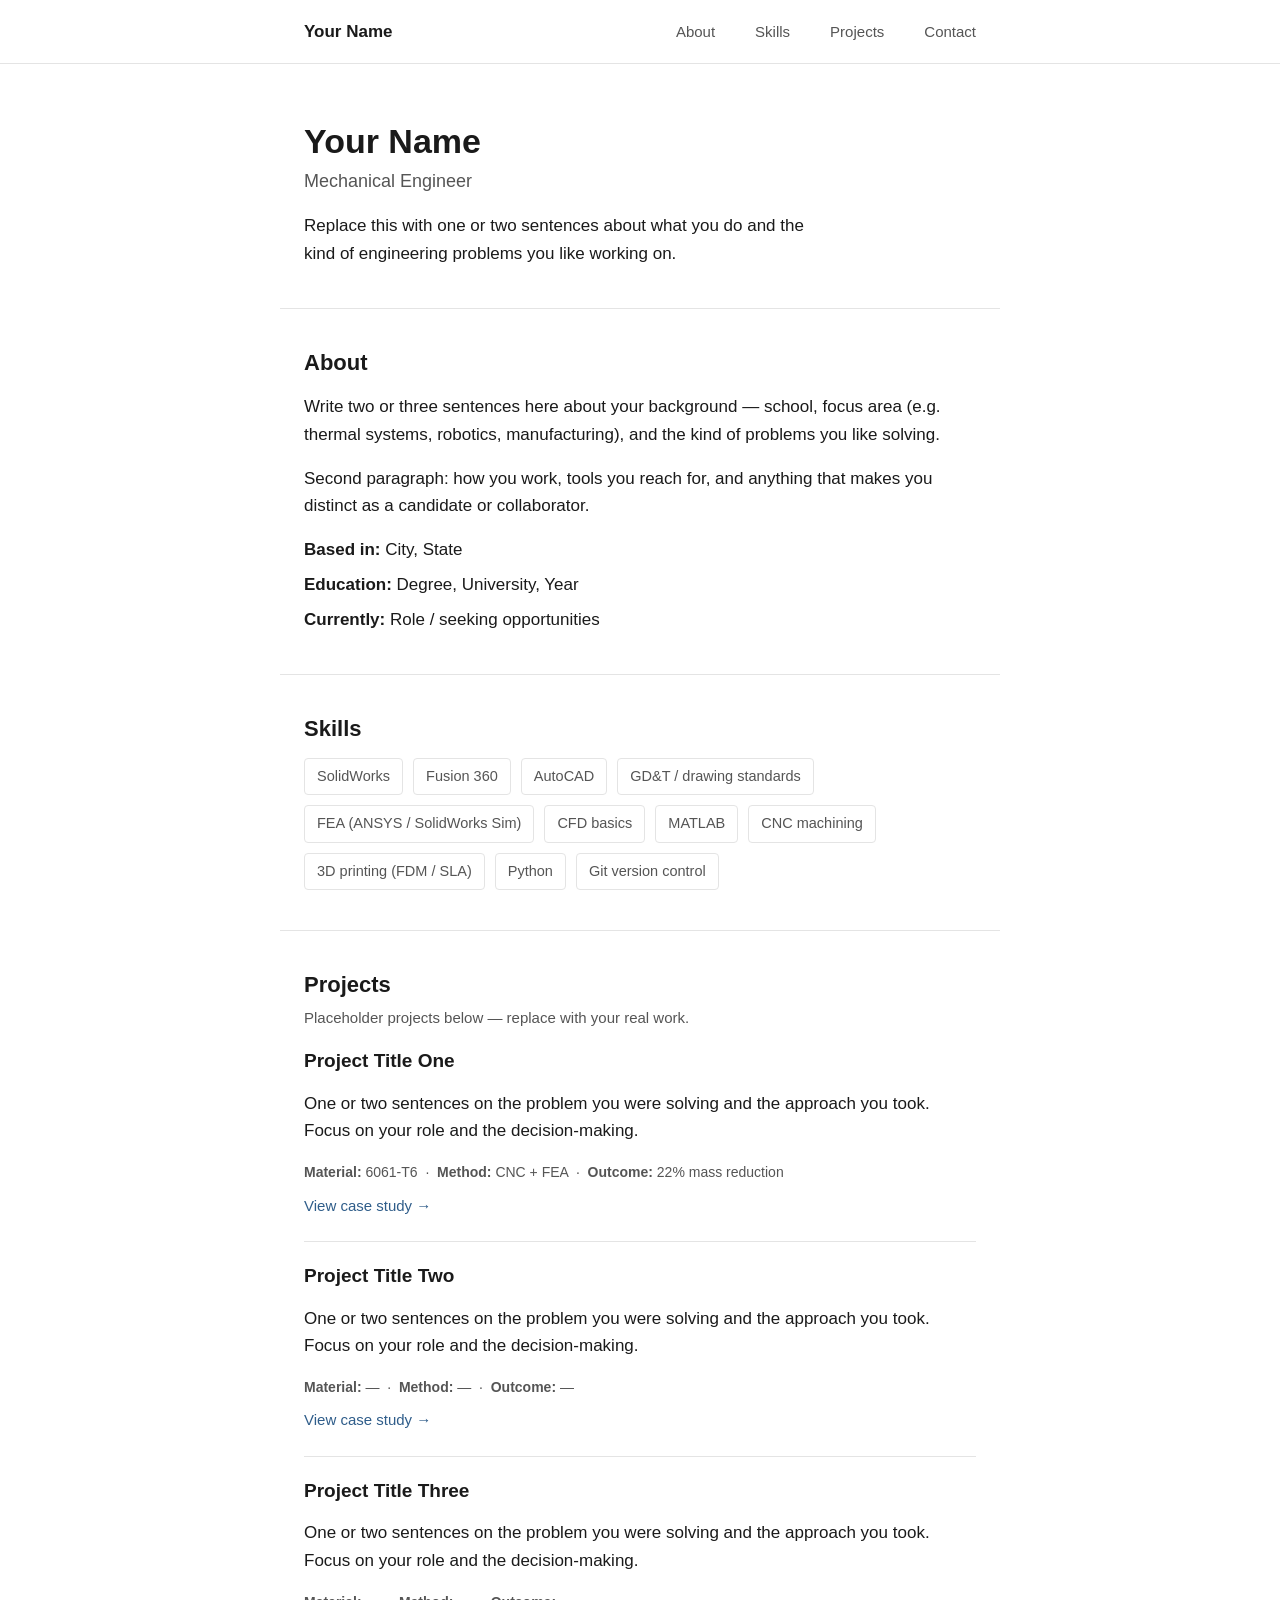
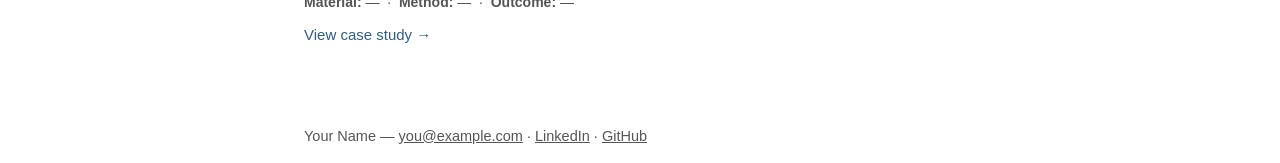
==== index.html @ 7e52f7c7 "Add files via upload" ====
<!DOCTYPE html>
<html lang="en">
<head>
<meta charset="UTF-8">
<meta name="viewport" content="width=device-width, initial-scale=1.0">
<title>Your Name — Mechanical Engineer</title>
<meta name="description" content="Mechanical engineering portfolio — projects, skills, and background.">
<link rel="stylesheet" href="css/style.css">
</head>
<body>

<header class="site-header">
  <div class="wrap header-inner">
    <a class="name" href="#top">Your Name</a>
    <nav>
      <a href="#about">About</a>
      <a href="#skills">Skills</a>
      <a href="#projects">Projects</a>
      <a href="mailto:you@example.com">Contact</a>
    </nav>
  </div>
</header>

<main id="top">

  <section class="hero wrap">
    <h1>Your Name</h1>
    <p class="role">Mechanical Engineer</p>
    <p class="intro">
      Replace this with one or two sentences about what you do and the kind
      of engineering problems you like working on.
    </p>
  </section>

  <section id="about" class="wrap section">
    <h2>About</h2>
    <p>
      Write two or three sentences here about your background — school,
      focus area (e.g. thermal systems, robotics, manufacturing), and the
      kind of problems you like solving.
    </p>
    <p>
      Second paragraph: how you work, tools you reach for, and anything that
      makes you distinct as a candidate or collaborator.
    </p>
    <ul class="facts">
      <li><strong>Based in:</strong> City, State</li>
      <li><strong>Education:</strong> Degree, University, Year</li>
      <li><strong>Currently:</strong> Role / seeking opportunities</li>
    </ul>
  </section>

  <section id="skills" class="wrap section">
    <h2>Skills</h2>
    <ul class="skills-list">
      <li>SolidWorks</li>
      <li>Fusion 360</li>
      <li>AutoCAD</li>
      <li>GD&amp;T / drawing standards</li>
      <li>FEA (ANSYS / SolidWorks Sim)</li>
      <li>CFD basics</li>
      <li>MATLAB</li>
      <li>CNC machining</li>
      <li>3D printing (FDM / SLA)</li>
      <li>Python</li>
      <li>Git version control</li>
    </ul>
  </section>

  <section id="projects" class="wrap section">
    <h2>Projects</h2>
    <p class="section-note">Placeholder projects below — replace with your real work.</p>

    <article class="project">
      <h3>Project Title One</h3>
      <p>
        One or two sentences on the problem you were solving and the
        approach you took. Focus on your role and the decision-making.
      </p>
      <p class="project-meta"><strong>Material:</strong> 6061-T6 &nbsp;·&nbsp; <strong>Method:</strong> CNC + FEA &nbsp;·&nbsp; <strong>Outcome:</strong> 22% mass reduction</p>
      <a href="#">View case study →</a>
    </article>

    <article class="project">
      <h3>Project Title Two</h3>
      <p>
        One or two sentences on the problem you were solving and the
        approach you took. Focus on your role and the decision-making.
      </p>
      <p class="project-meta"><strong>Material:</strong> — &nbsp;·&nbsp; <strong>Method:</strong> — &nbsp;·&nbsp; <strong>Outcome:</strong> —</p>
      <a href="#">View case study →</a>
    </article>

    <article class="project">
      <h3>Project Title Three</h3>
      <p>
        One or two sentences on the problem you were solving and the
        approach you took. Focus on your role and the decision-making.
      </p>
      <p class="project-meta"><strong>Material:</strong> — &nbsp;·&nbsp; <strong>Method:</strong> — &nbsp;·&nbsp; <strong>Outcome:</strong> —</p>
      <a href="#">View case study →</a>
    </article>
  </section>

</main>

<footer class="wrap">
  <p>Your Name — <a href="mailto:you@example.com">you@example.com</a> · <a href="#" target="_blank" rel="noopener">LinkedIn</a> · <a href="#" target="_blank" rel="noopener">GitHub</a></p>
</footer>

</body>
</html>
---- css/style.css ----
:root{
  --text: #1a1a1a;
  --text-dim: #555;
  --bg: #ffffff;
  --line: #e4e4e4;
  --accent: #2f5d8a;
}

*{ box-sizing: border-box; }

body{
  margin: 0;
  background: var(--bg);
  color: var(--text);
  font-family: -apple-system, BlinkMacSystemFont, "Segoe UI", Helvetica, Arial, sans-serif;
  font-size: 17px;
  line-height: 1.6;
}

.wrap{
  max-width: 720px;
  margin: 0 auto;
  padding: 0 24px;
}

h1, h2, h3{
  font-weight: 600;
  line-height: 1.25;
}

a{
  color: var(--accent);
}

/* Header */
.site-header{
  border-bottom: 1px solid var(--line);
}
.header-inner{
  display: flex;
  align-items: center;
  justify-content: space-between;
  padding: 18px 24px;
  flex-wrap: wrap;
  gap: 10px;
}
.name{
  font-weight: 600;
  text-decoration: none;
  color: var(--text);
}
nav{ display: flex; gap: 20px; }
nav a{
  text-decoration: none;
  color: var(--text-dim);
  font-size: 15px;
  margin-left: 20px;
}
nav a:first-child{ margin-left: 0; }
nav a:hover{ color: var(--accent); }

/* Hero */
.hero{ padding: 56px 24px 24px; }
.hero h1{ font-size: 34px; margin: 0 0 4px; }
.role{
  color: var(--text-dim);
  font-size: 18px;
  margin: 0 0 16px;
}
.intro{ max-width: 56ch; }

/* Sections */
.section{ padding: 40px 24px; border-top: 1px solid var(--line); }
.section h2{ font-size: 22px; margin: 0 0 16px; }
.section-note{ color: var(--text-dim); font-size: 15px; margin-top: -8px; }

.facts{
  list-style: none;
  padding: 0;
  margin: 16px 0 0;
  display: grid;
  gap: 8px;
}
.facts strong{ font-weight: 600; }

/* Skills */
.skills-list{
  list-style: none;
  padding: 0;
  margin: 0;
  display: flex;
  flex-wrap: wrap;
  gap: 10px;
}
.skills-list li{
  border: 1px solid var(--line);
  border-radius: 4px;
  padding: 6px 12px;
  font-size: 14.5px;
  color: var(--text-dim);
}

/* Projects */
.project{
  padding: 22px 0;
  border-top: 1px solid var(--line);
}
.project:first-of-type{ border-top: none; padding-top: 4px; }
.project h3{ font-size: 19px; margin: 0 0 8px; }
.project-meta{
  color: var(--text-dim);
  font-size: 14px;
  margin: 8px 0;
}
.project a{ font-size: 15px; text-decoration: none; }
.project a:hover{ text-decoration: underline; }

/* Footer */
footer{
  padding: 32px 24px 48px;
  color: var(--text-dim);
  font-size: 14.5px;
}
footer a{ color: var(--text-dim); }
footer a:hover{ color: var(--accent); }

/* Focus visibility */
a:focus-visible{
  outline: 2px solid var(--accent);
  outline-offset: 2px;
}

@media (max-width: 480px){
  .hero h1{ font-size: 28px; }
  nav{ gap: 14px; }
}
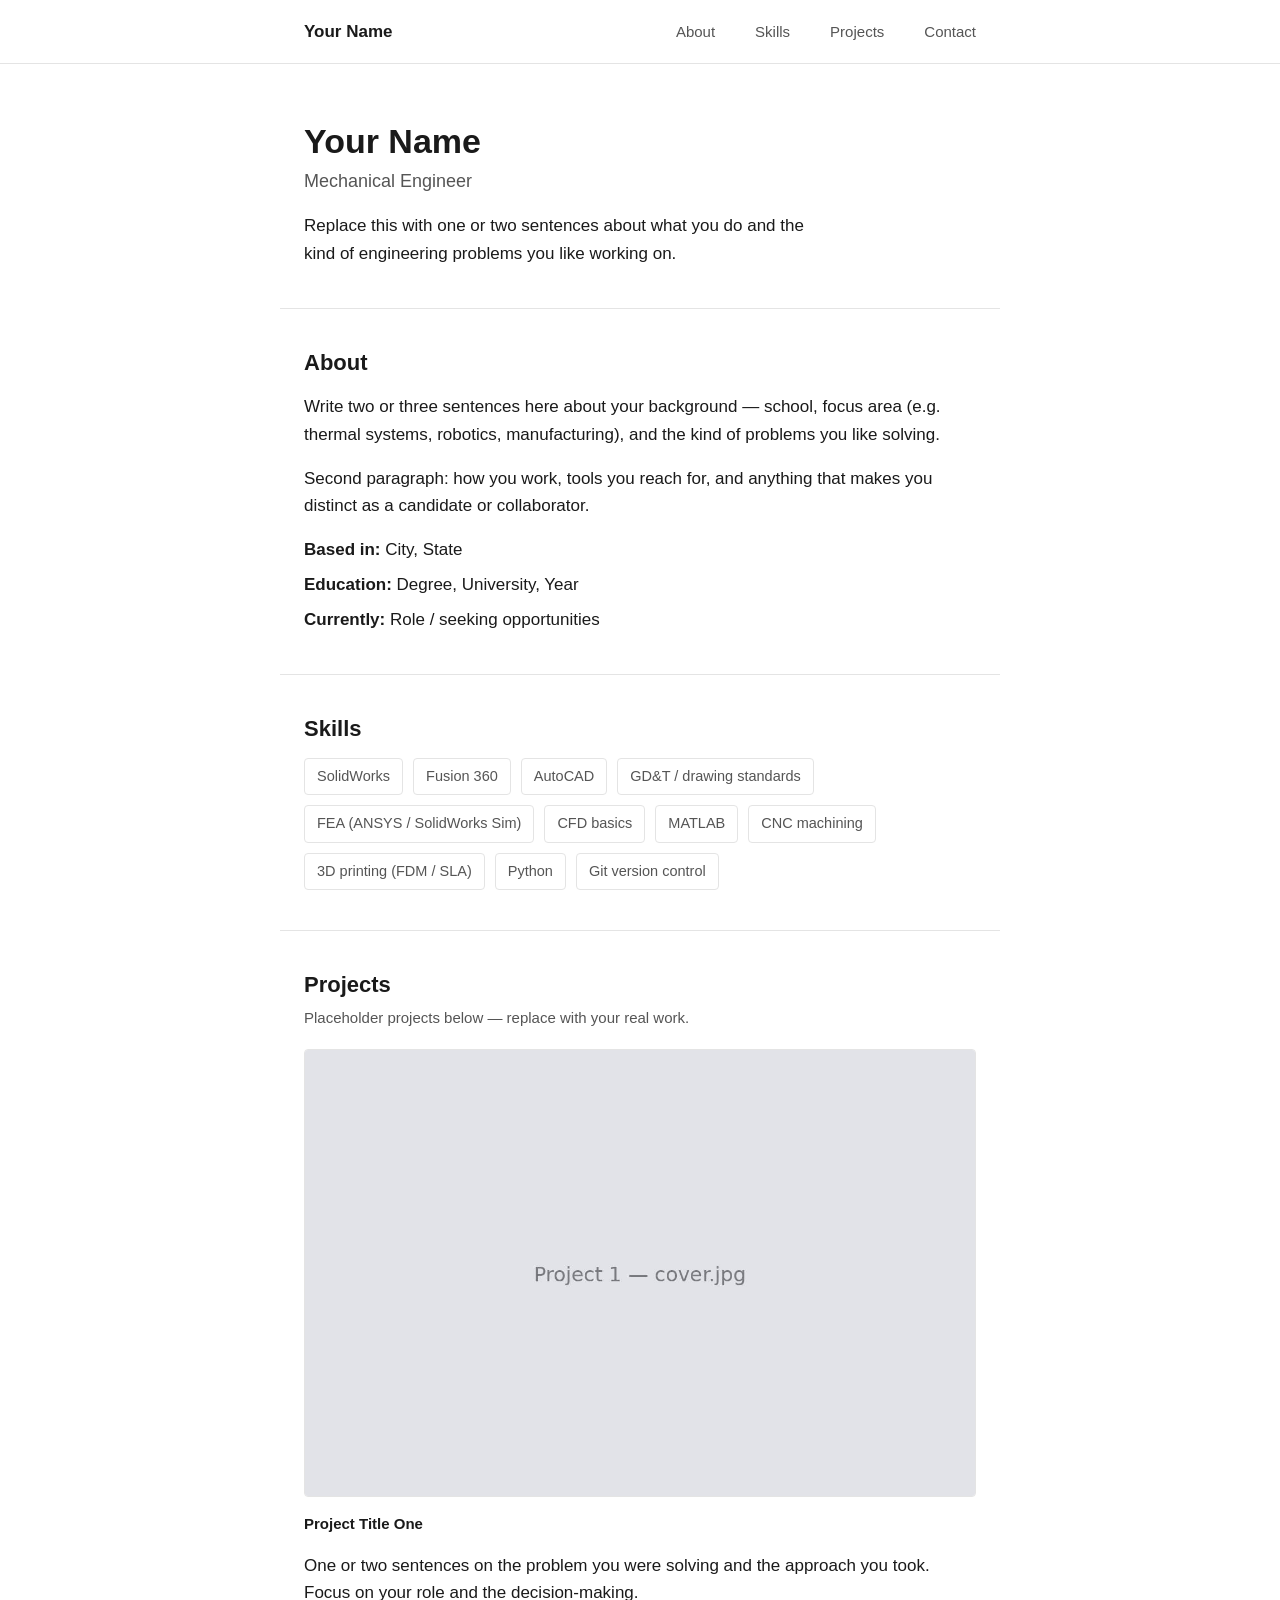
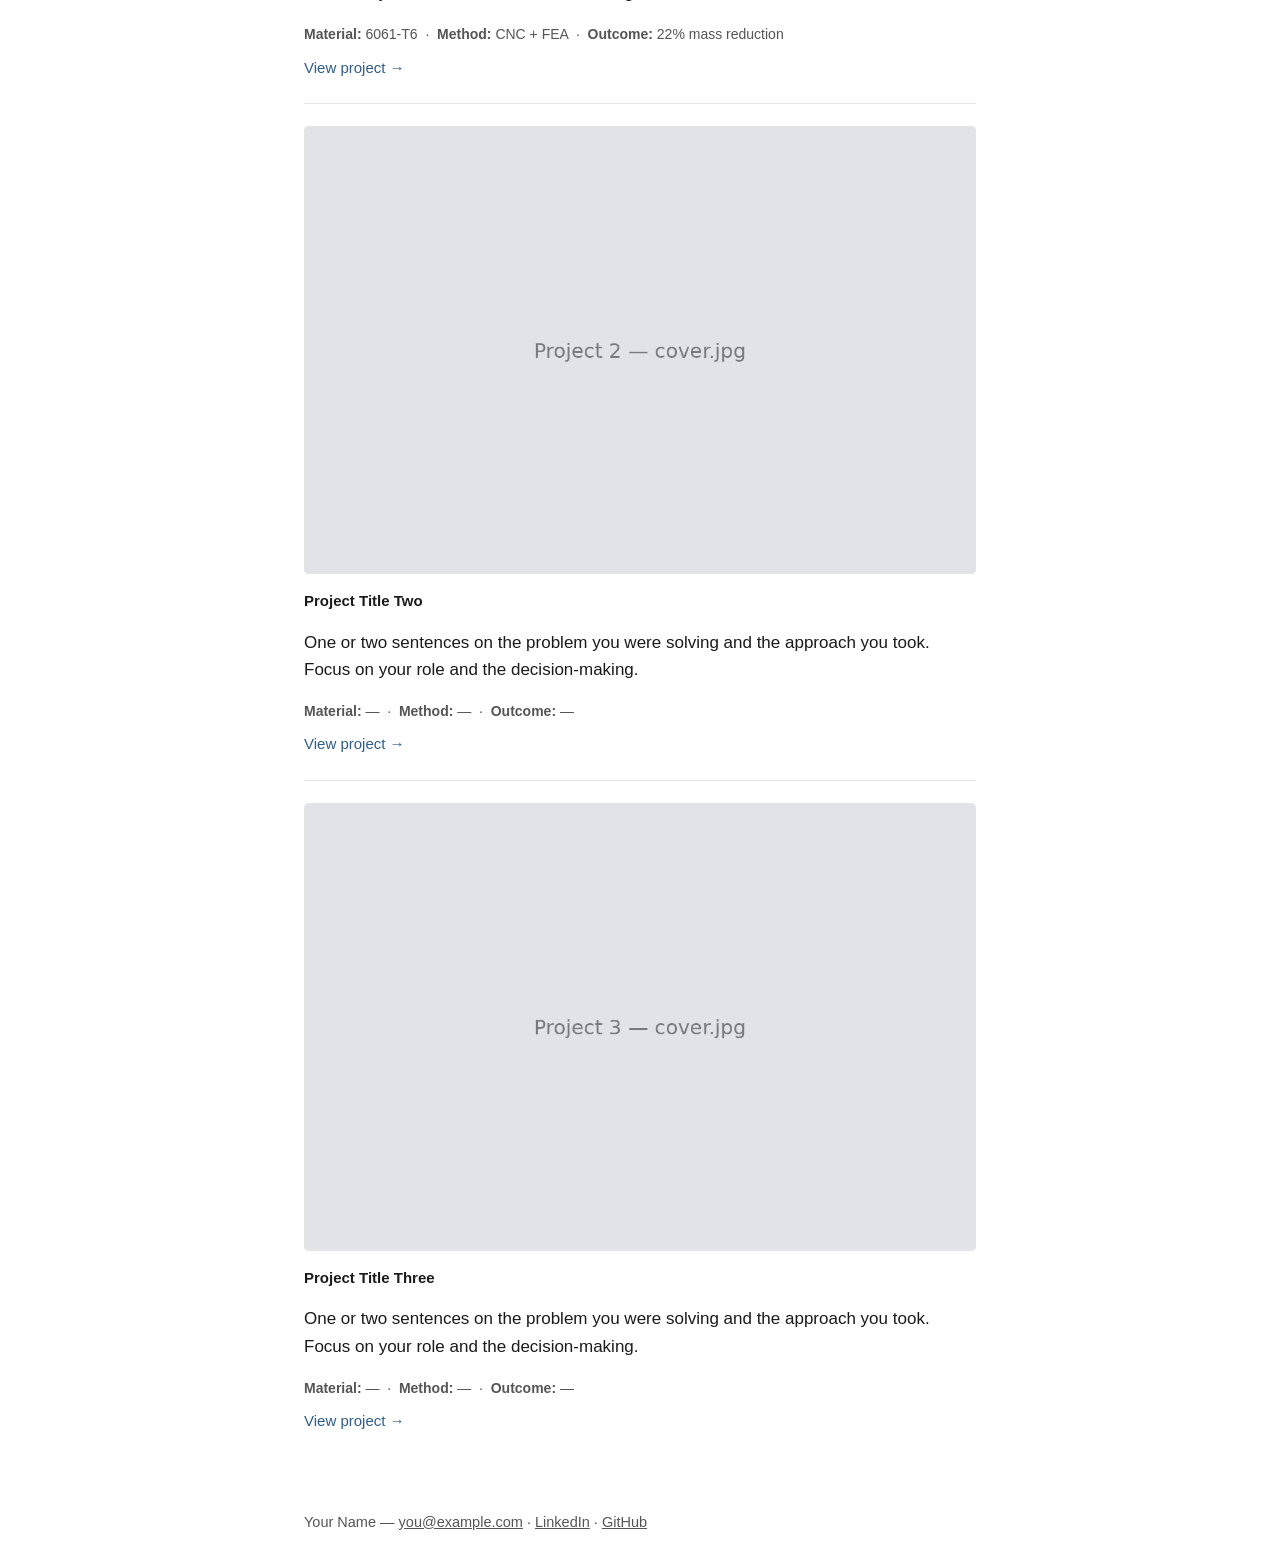
==== commit 685a1a8a: "Add files via upload" ====
--- a/index.html
+++ b/index.html
@@ -72,33 +72,42 @@
     <p class="section-note">Placeholder projects below — replace with your real work.</p>
 
     <article class="project">
-      <h3>Project Title One</h3>
+      <a class="project-cover" href="projects/project-one.html">
+        <img src="images/project-one/cover.jpg" alt="Project Title One">
+      </a>
+      <h3><a href="projects/project-one.html">Project Title One</a></h3>
       <p>
         One or two sentences on the problem you were solving and the
         approach you took. Focus on your role and the decision-making.
       </p>
       <p class="project-meta"><strong>Material:</strong> 6061-T6 &nbsp;·&nbsp; <strong>Method:</strong> CNC + FEA &nbsp;·&nbsp; <strong>Outcome:</strong> 22% mass reduction</p>
-      <a href="#">View case study →</a>
+      <a class="project-link" href="projects/project-one.html">View project →</a>
     </article>
 
     <article class="project">
-      <h3>Project Title Two</h3>
+      <a class="project-cover" href="projects/project-two.html">
+        <img src="images/project-two/cover.jpg" alt="Project Title Two">
+      </a>
+      <h3><a href="projects/project-two.html">Project Title Two</a></h3>
       <p>
         One or two sentences on the problem you were solving and the
         approach you took. Focus on your role and the decision-making.
       </p>
       <p class="project-meta"><strong>Material:</strong> — &nbsp;·&nbsp; <strong>Method:</strong> — &nbsp;·&nbsp; <strong>Outcome:</strong> —</p>
-      <a href="#">View case study →</a>
+      <a class="project-link" href="projects/project-two.html">View project →</a>
     </article>
 
     <article class="project">
-      <h3>Project Title Three</h3>
+      <a class="project-cover" href="projects/project-three.html">
+        <img src="images/project-three/cover.jpg" alt="Project Title Three">
+      </a>
+      <h3><a href="projects/project-three.html">Project Title Three</a></h3>
       <p>
         One or two sentences on the problem you were solving and the
         approach you took. Focus on your role and the decision-making.
       </p>
       <p class="project-meta"><strong>Material:</strong> — &nbsp;·&nbsp; <strong>Method:</strong> — &nbsp;·&nbsp; <strong>Outcome:</strong> —</p>
-      <a href="#">View case study →</a>
+      <a class="project-link" href="projects/project-three.html">View project →</a>
     </article>
   </section>
 
--- a/css/style.css
+++ b/css/style.css
@@ -134,3 +134,48 @@
   .hero h1{ font-size: 28px; }
   nav{ gap: 14px; }
 }
+
+/* ---------- Project cards on home page ---------- */
+.project-cover{ display: block; margin-bottom: 14px; }
+.project-cover img{
+  display: block;
+  width: 100%;
+  aspect-ratio: 3 / 2;
+  object-fit: cover;
+  border: 1px solid var(--line);
+  border-radius: 4px;
+}
+.project h3 a{ color: var(--text); text-decoration: none; }
+.project h3 a:hover{ color: var(--accent); }
+
+/* ---------- Individual project pages ---------- */
+.project-page{ padding-top: 32px; padding-bottom: 24px; }
+.back-link{ font-size: 15px; text-decoration: none; }
+.back-link:hover{ text-decoration: underline; }
+.project-page h1{ font-size: 32px; margin: 20px 0 8px; }
+.project-summary{ color: var(--text-dim); font-size: 18px; margin: 0 0 24px; }
+.project-page h2{ font-size: 21px; margin: 36px 0 10px; }
+.hero-image, .project-page figure img{
+  display: block;
+  width: 100%;
+  height: auto;
+  border: 1px solid var(--line);
+  border-radius: 4px;
+}
+.project-page figure{ margin: 28px 0; }
+.project-page figcaption{
+  color: var(--text-dim);
+  font-size: 14px;
+  margin-top: 8px;
+}
+.project-facts{
+  display: grid;
+  grid-template-columns: repeat(2, 1fr);
+  gap: 14px 24px;
+  margin: 24px 0 0;
+  padding: 18px 0;
+  border-top: 1px solid var(--line);
+  border-bottom: 1px solid var(--line);
+}
+.project-facts dt{ font-size: 13px; color: var(--text-dim); }
+.project-facts dd{ margin: 2px 0 0; font-weight: 500; }
